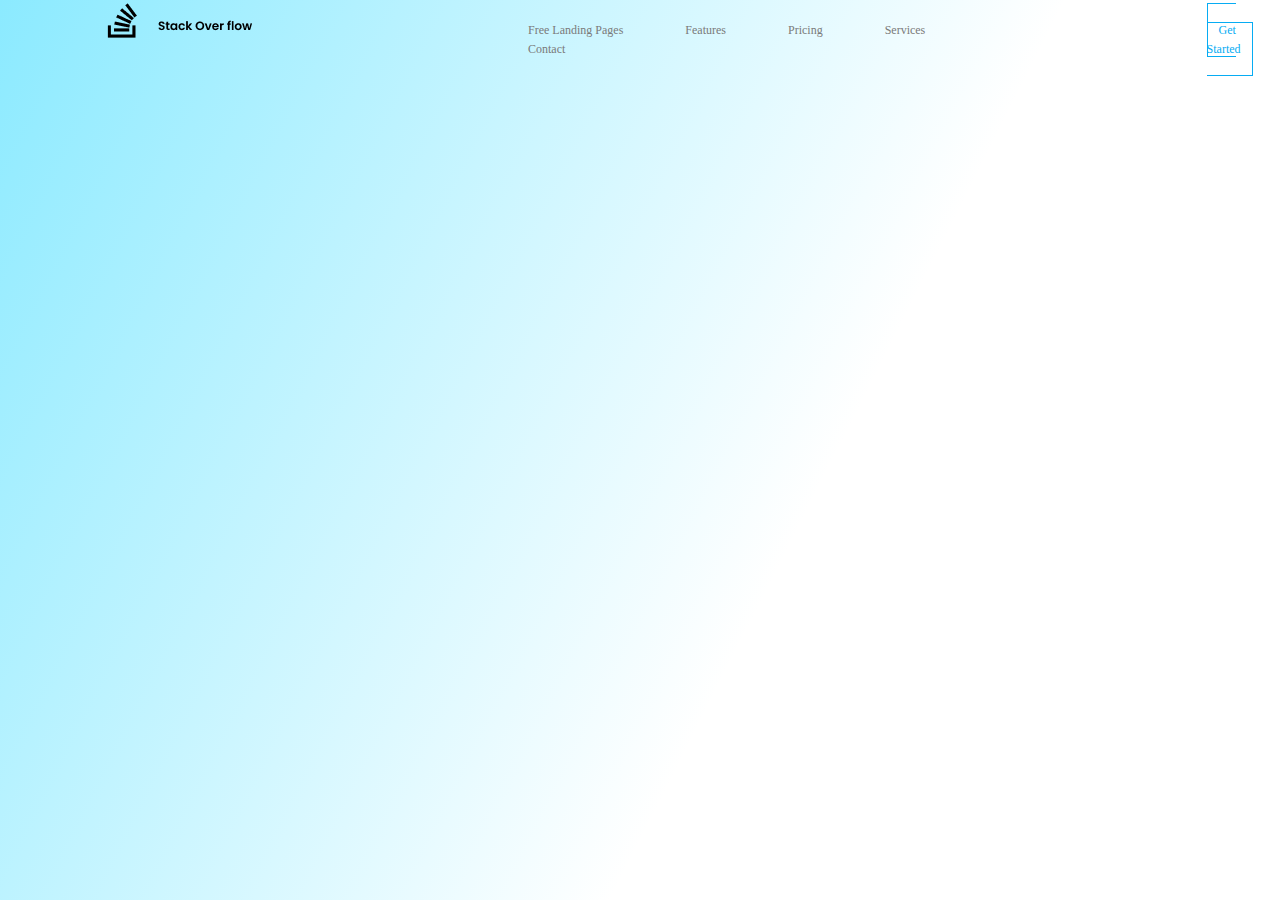
==== index.html @ 6f5daa15 "boiler" ====
<!DOCTYPE html>
<html lang="en">

<head>
    <meta charset="UTF-8">
    <meta http-equiv="X-UA-Compatible" content="IE=edge">
    <meta name="viewport" content="width=device-width, initial-scale=1.0">
    <title>Landing page</title>
    <link rel="stylesheet" href="style.css">
</head>

<body>
    <div class="main">
        <div class="navigation">
            <div class="logo-box">
                <img src="logo.png" alt="" srcset="">
            </div>
            <div class="navigation-links-container">
                <a href="#">Free Landing Pages</a>
                <a href="#">Features</a>
                <a href="#">Pricing</a>
                <a href="#">Services</a>
                <a href="#">Contact</a>
            </div>
            <div class="get-start-container">
                <a href="#">Get Started</a>
            </div>
        </div>
    </div>
</body>

</html>
---- style.css ----
body {
    padding: 0;
    margin: 0;
}

.main {
    width: 100%;
    height: 100vh;
    background: linear-gradient(116.82deg, #8BEAFF 0%, rgba(217, 217, 217, 0) 61.46%);
}

.navigation {
    display: flex;
}


.navigation-links-container,
.get-start-container {
    padding-top: 20px;
}

.navigation-links-container a {
    padding-left: 58px;
    text-decoration: none;

    font-family: 'Poppins';
    font-style: normal;
    font-weight: 500;
    font-size: 12px;
    line-height: 18px;
    color: #7A7A7A;
}

.get-start-container a {
    text-decoration: none;

    font-family: 'Poppins';
    font-style: normal;
    font-weight: 500;
    font-size: 12px;
    line-height: 18px;
    /* identical to box height */
    /* padding-left: 19px;
    padding-top: 11px; */
    padding: 19px 11px;
    border: 1px solid #07ACF3;
    color: #07ACF3;

}


.logo-box{
    margin-left: 101px;
}
.navigation-links-container{
    margin-left: 217px;
}

.get-start-container{
    margin-left: 217px;
}
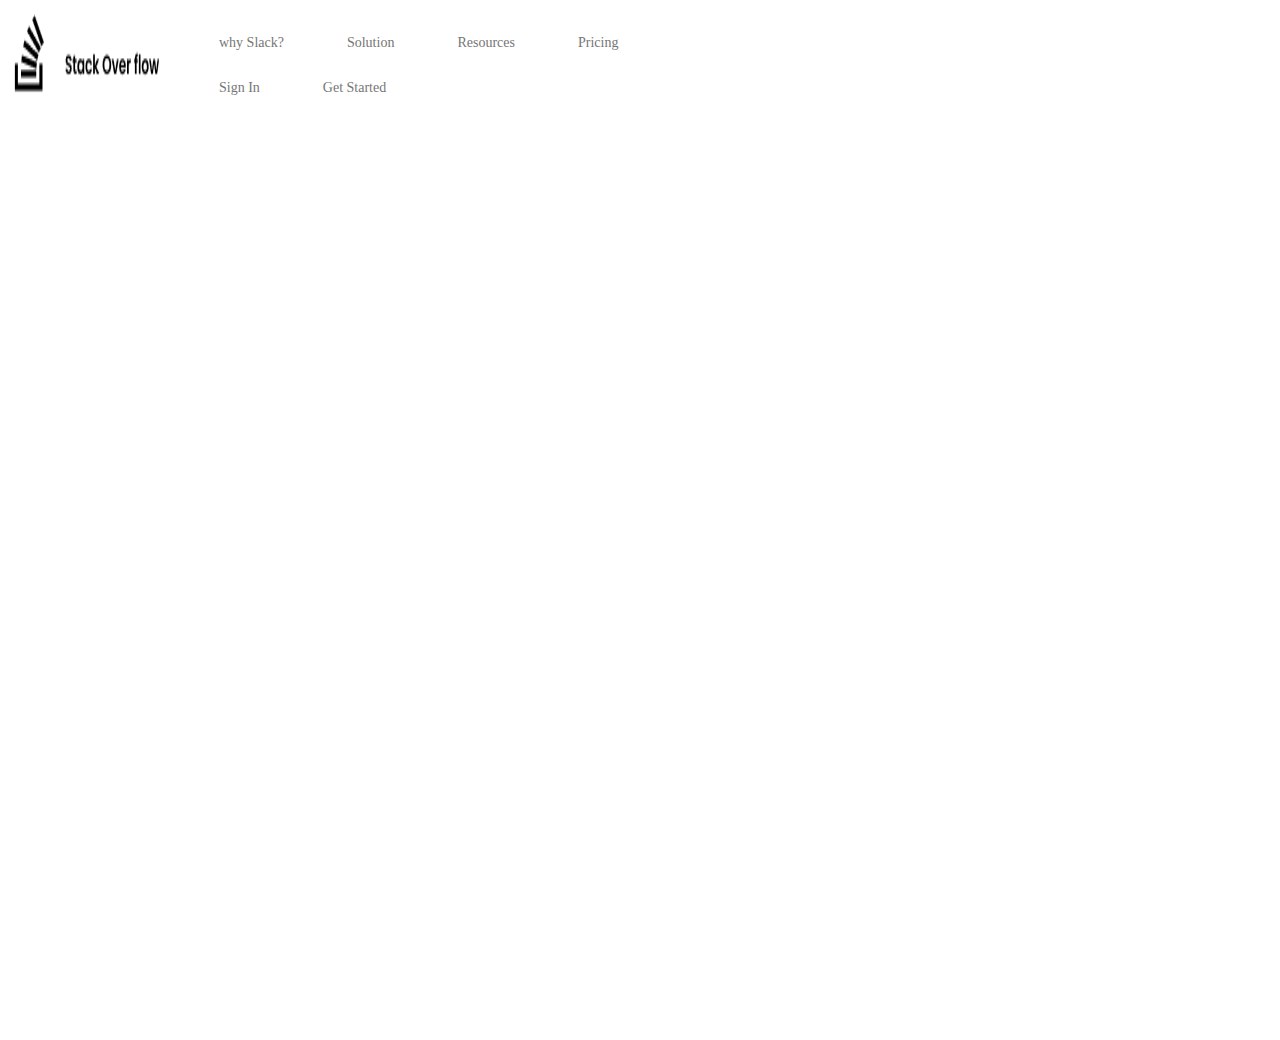
==== commit 49bbd034: "2 div updated" ====
--- a/index.html
+++ b/index.html
@@ -1,32 +1,31 @@
 <!DOCTYPE html>
 <html lang="en">
-
 <head>
     <meta charset="UTF-8">
     <meta http-equiv="X-UA-Compatible" content="IE=edge">
     <meta name="viewport" content="width=device-width, initial-scale=1.0">
-    <title>Landing page</title>
+    <title>flexbox</title>
     <link rel="stylesheet" href="style.css">
+
 </head>
-
 <body>
     <div class="main">
         <div class="navigation">
-            <div class="logo-box">
-                <img src="logo.png" alt="" srcset="">
+            <img src="img/logo.png" alt="">
+            <div class="navigation-container">
+                <a href="#">why Slack?</a>
+                <a href="#">Solution</a>
+                <a href="#">Resources</a>
+                <a href="#">Pricing</a>
+                <div class="container-start">
+                    <a href="#">Sign In</a>
+                    <a href="#">Get Started</a>
+                </div>
             </div>
-            <div class="navigation-links-container">
-                <a href="#">Free Landing Pages</a>
-                <a href="#">Features</a>
-                <a href="#">Pricing</a>
-                <a href="#">Services</a>
-                <a href="#">Contact</a>
-            </div>
-            <div class="get-start-container">
-                <a href="#">Get Started</a>
-            </div>
+
         </div>
+       
     </div>
+    
 </body>
-
 </html>--- a/style.css
+++ b/style.css
@@ -1,61 +1,51 @@
-body {
+.body {
+    margin: 0;
     padding: 0;
-    margin: 0;
 }
 
 .main {
-    width: 100%;
-    height: 100vh;
-    background: linear-gradient(116.82deg, #8BEAFF 0%, rgba(217, 217, 217, 0) 61.46%);
+    position: relative;
+    width: 1440px;
+    height: 1024px;
+
+    background: #FFFFFF;
 }
 
 .navigation {
+
     display: flex;
 }
 
-
-.navigation-links-container,
-.get-start-container {
-    padding-top: 20px;
+.navigation-container,
+.container-start {
+    padding-top: 24px;
 }
 
-.navigation-links-container a {
-    padding-left: 58px;
+.navigation-container a {
+    padding-left: 59px;
     text-decoration: none;
-
     font-family: 'Poppins';
     font-style: normal;
-    font-weight: 500;
-    font-size: 12px;
-    line-height: 18px;
-    color: #7A7A7A;
+    font-weight: 400;
+    font-size: 14px;
+    line-height: 21px;
+    /* identical to box height */
+
+
+    color: #767676;
+
 }
-
-.get-start-container a {
-    text-decoration: none;
-
+.container-start a {
     font-family: 'Poppins';
     font-style: normal;
-    font-weight: 500;
-    font-size: 12px;
-    line-height: 18px;
+    font-weight: 400;
+    font-size: 14px;
+    line-height: 21px;
     /* identical to box height */
-    /* padding-left: 19px;
-    padding-top: 11px; */
-    padding: 19px 11px;
-    border: 1px solid #07ACF3;
-    color: #07ACF3;
-
-}
+    
+    
+    color: #767676;
+        
 
 
-.logo-box{
-    margin-left: 101px;
-}
-.navigation-links-container{
-    margin-left: 217px;
-}
-
-.get-start-container{
-    margin-left: 217px;
 }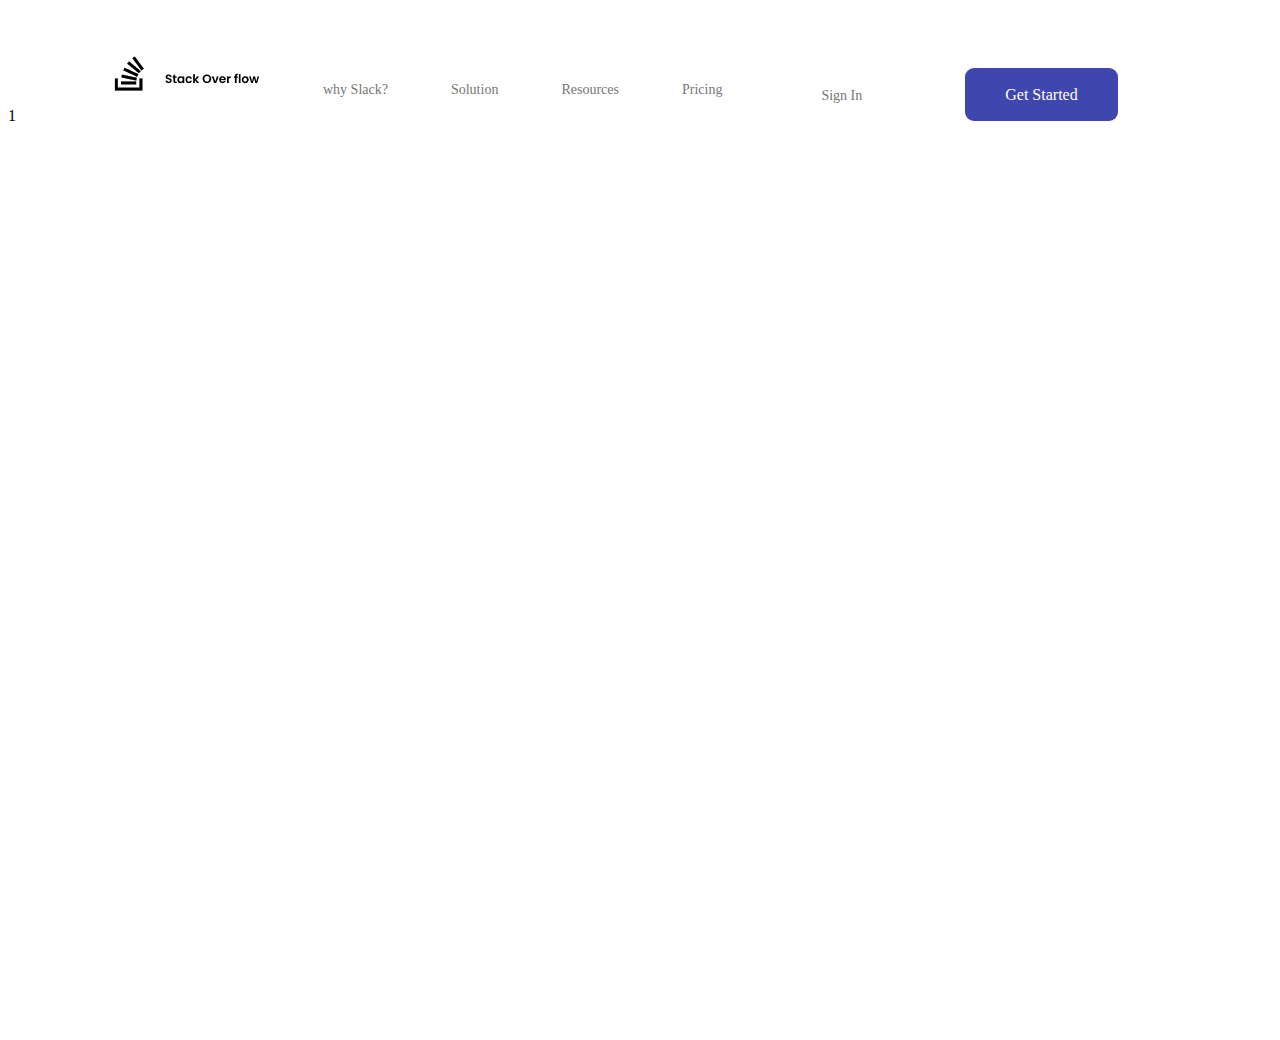
==== commit 72aa9781: "one div" ====
--- a/index.html
+++ b/index.html
@@ -1,5 +1,6 @@
 <!DOCTYPE html>
 <html lang="en">
+
 <head>
     <meta charset="UTF-8">
     <meta http-equiv="X-UA-Compatible" content="IE=edge">
@@ -8,24 +9,37 @@
     <link rel="stylesheet" href="style.css">
 
 </head>
+
 <body>
     <div class="main">
         <div class="navigation">
-            <img src="img/logo.png" alt="">
             <div class="navigation-container">
-                <a href="#">why Slack?</a>
-                <a href="#">Solution</a>
-                <a href="#">Resources</a>
-                <a href="#">Pricing</a>
+
+                
+                <div class="left">
+                    
+                    <img src="img/logo.png" alt="">
+                    <a href="#">why Slack?</a>
+                    <a href="#">Solution</a>
+                    <a href="#">Resources</a>
+                    <a href="#">Pricing</a>
+                </div>
+
                 <div class="container-start">
                     <a href="#">Sign In</a>
-                    <a href="#">Get Started</a>
+                    <span>Get Started</span>
                 </div>
             </div>
 
         </div>
-       
+        <!--navigation bar end-->
+        <div class="register-container">
+            <div class="box">1</div>
+            </div>
+        </div>
+
     </div>
-    
+
 </body>
+
 </html>--- a/style.css
+++ b/style.css
@@ -11,15 +11,10 @@
     background: #FFFFFF;
 }
 
-.navigation {
-
+.navigation-container {
     display: flex;
 }
 
-.navigation-container,
-.container-start {
-    padding-top: 24px;
-}
 
 .navigation-container a {
     padding-left: 59px;
@@ -35,17 +30,58 @@
     color: #767676;
 
 }
+
+.container-start a {
+    padding-left: 161;
+    font-family: 'Poppins';
+    font-style: normal;
+    font-weight: 400;
+    font-size: 14px;
+    line-height: 21px;
+    /* identical to box height */
+
+
+    color: #767676;
+
+
+
+}
+
+.left {
+    margin-left: 100px;
+    padding-top: 45.42px;
+}
+
+.container-start {
+    padding-top: 75px;
+}
+
 .container-start a {
     font-family: 'Poppins';
     font-style: normal;
     font-weight: 400;
     font-size: 14px;
     line-height: 21px;
+    padding: 99px;
+}
+
+.container-start span {
+    background: #3F46AD;
+    border-radius: 9px;
+    font-family: 'Poppins';
+    font-style: normal;
+    font-weight: 500;
+    font-size: 16px;
+    line-height: 24px;
+    padding: 18px 40px;
+
+   
     /* identical to box height */
-    
-    
-    color: #767676;
-        
 
 
+    color: #FFFFFF
+}
+.box{
+    Fill: Solid
+#1A1938
 }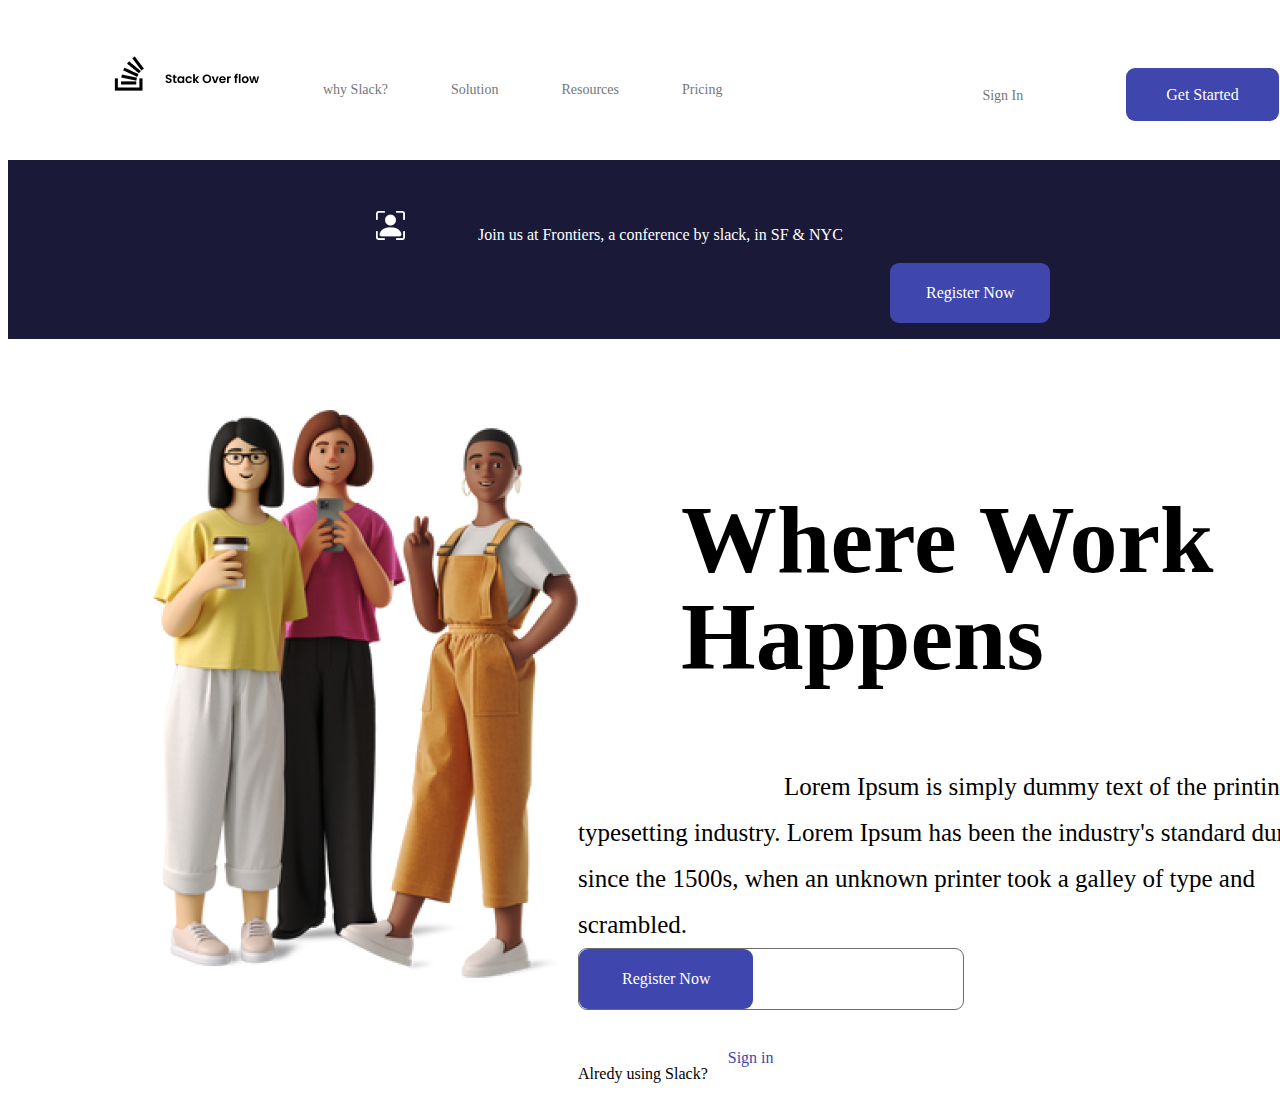
==== commit 88b7495b: "div condation" ====
--- a/index.html
+++ b/index.html
@@ -34,12 +34,37 @@
         </div>
         <!--navigation bar end-->
         <div class="register-container">
-            <div class="box">1</div>
-            </div>
+            <div class="start-reg-container">
+                <img src="img/Group.png" alt="">
+                <span>Join us at Frontiers, a conference by slack, in SF & NYC</span>
+                <p>Register Now</p>
+            
+            
+            </div>  
+            
         </div>
-
+<div class="contant-container">
+    <div class="image-container">
+        <img src="img/business-3d-young-women-taking-a-selfie 1.png" alt="">
+    </div>
+    <div class="details">
+        <div class="title">
+            <h2>Where Work Happens</h2>
+        </div>
+        <div class="description">
+            <span>Lorem Ipsum is simply dummy text of the printing and typesetting industry. Lorem Ipsum has been the industry's standard dummy text ever since the 1500s, when an unknown printer took a galley of type and scrambled.</span>
+        </div>
+        <div class="text-element">
+            <span>Register Now</span>
+        </div>
+        <div class="sign-in">
+            <p>Alredy using Slack?</p>
+            <span>Sign in</span>
+        </div>
     </div>
 
+</div>
+        </div>
 </body>
 
 </html>--- a/style.css
+++ b/style.css
@@ -52,8 +52,10 @@
     padding-top: 45.42px;
 }
 
+
 .container-start {
     padding-top: 75px;
+    padding-left: 161px;
 }
 
 .container-start a {
@@ -75,13 +77,162 @@
     line-height: 24px;
     padding: 18px 40px;
 
+
+
+    /* identical to box height */
+
+
+    color: #FFFFFF
+}
+
+.register-container {
+    display: flex;
+    margin-top: 53px;
+
+}
+
+.register-container {
+    background-color: #1A1938;
+}
+
+.register-container img {
+    margin-left: 368px;
+    padding-top: 51px;
+
+}
+.register-container span{
+padding: 14px 55px;
    
-    /* identical to box height */
-
-
-    color: #FFFFFF
-}
-.box{
-    Fill: Solid
-#1A1938
-}+}
+.register-container span{
+    font-family: 'Poppins';
+font-style: normal;
+font-weight: 500;
+font-size: 16px;
+line-height: 24px;
+/* identical to box height */
+
+
+color: #FFFFFF;
+margin-left: 14px;
+padding-top: 55px;
+
+}
+.register-container p{
+
+    font-family: 'Poppins';
+font-style: normal;
+font-weight: 500;
+font-size: 16px;
+line-height: 24px;
+padding: 18px 36px;
+
+/* identical to box height */
+
+
+color: #FFFFFF;
+background: #3F46AD;
+border-radius: 9px;
+padding-left: 36px;
+
+margin-left: 882px;
+margin-right: 367px;
+
+}
+
+.contant-container{
+    display: flex;
+    flex-direction: row;
+}
+.detail{
+    display: flex;
+    flex-direction: column;
+}
+.image-container{
+    margin-left: 145px;
+    padding-top: 71px;
+}
+.title{
+    padding-left: 103px;
+    padding-top: 72px;
+    font-family: 'Spectral';
+font-style: normal;
+font-weight: 800;
+font-size: 64px;
+line-height: 97px;
+
+color: #000000;
+    
+}
+.description span{
+    
+ font-family: 'Roboto';
+font-style: normal;
+font-weight: 300;
+font-size: 25px;
+line-height: 184.19%;
+/* or 46px */
+
+
+color: #000000;
+margin-left: 103px;
+margin-right: 144px;
+padding-left: 103px;
+}
+.text-element{
+    display: flex;
+    width: 384px;
+    height: 60px;
+    border: 1px solid #6C6C6C;
+border-radius: 9px;
+}
+.text-element{
+    flex-direction: row;
+}
+.text-element span{
+    
+    font-family: 'Poppins';
+font-style: normal;
+font-weight: 500;
+font-size: 16px;
+line-height: 24px;
+/* identical to box height */
+
+
+color: #FFFFFF;
+background: #3F46AD;
+border-radius: 9px;
+padding: 18px 43px;
+}
+.sign-in{
+    display: flex;
+    flex-direction: row;
+}
+.sign-in{
+    padding-top: 33px;
+}
+.sign-in p{
+
+    font-family: 'Roboto';
+font-style: normal;
+font-weight: 500;
+font-size: 16px;
+line-height: 184.19%;
+/* or 29px */
+
+
+color: #000000;
+}
+.sign-in span{
+    padding-left:20px ;
+    font-family: 'Roboto';
+font-style: normal;
+font-weight: 500;
+font-size: 16px;
+line-height: 184.19%;
+/* or 29px */
+
+
+color: #3F46AD;
+
+}
